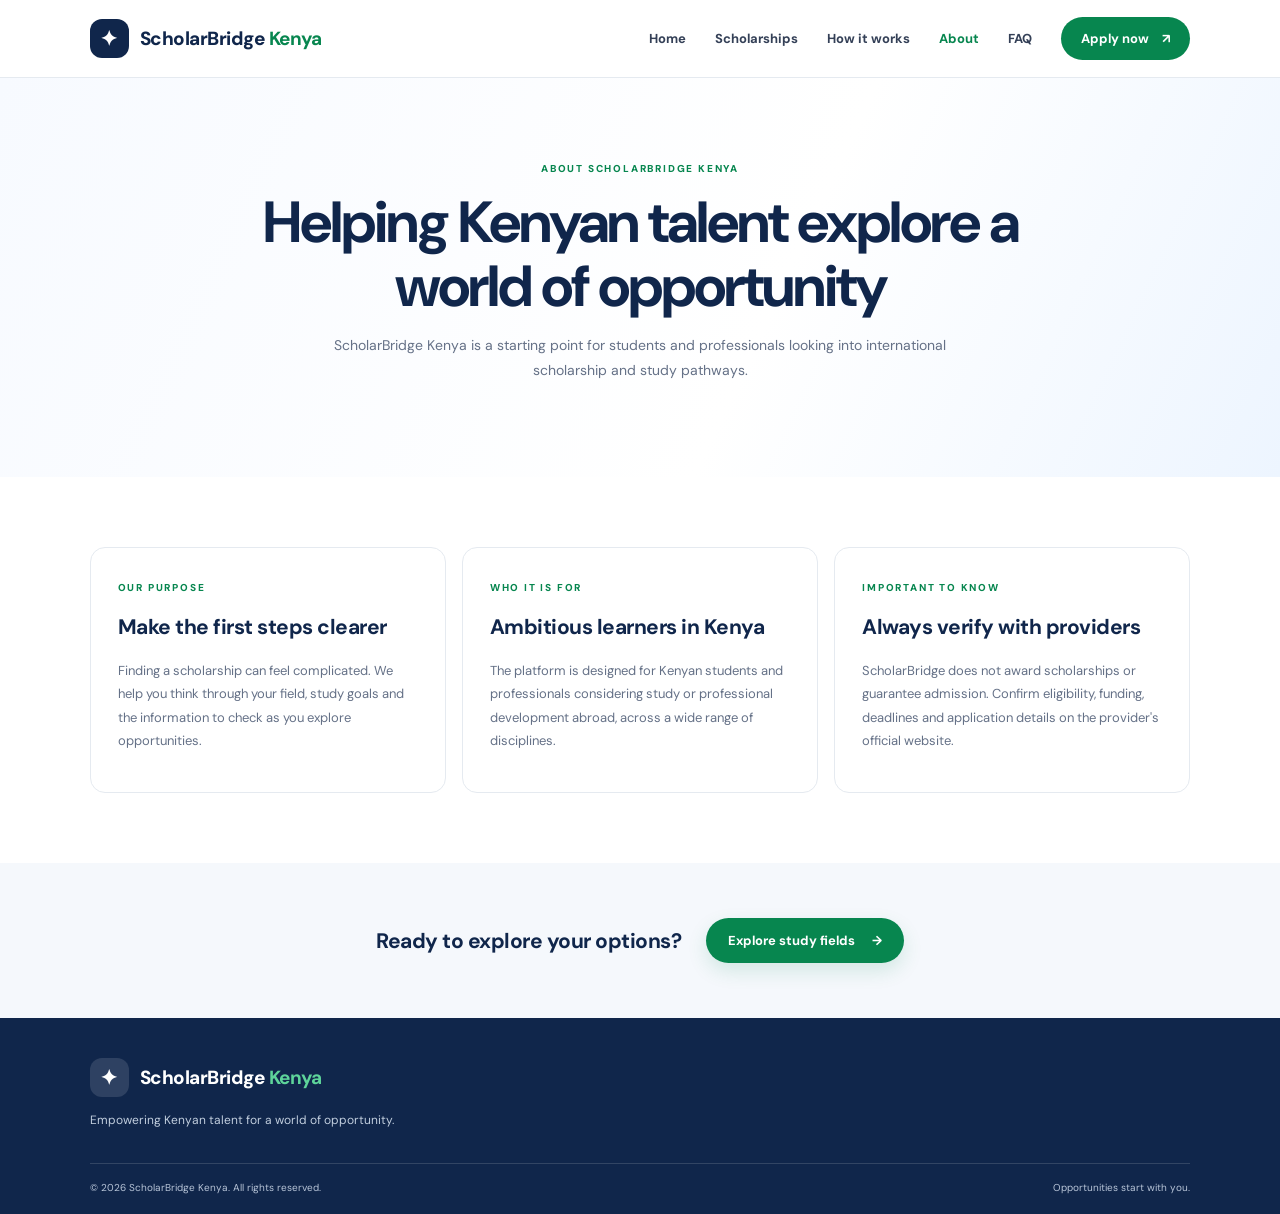
==== Frontend/about.html @ 4692d723 "schorlaship" ====
<!DOCTYPE html>
<html lang="en">
<head>
  <meta charset="UTF-8" />
  <meta name="viewport" content="width=device-width, initial-scale=1.0" />
  <meta name="description" content="Learn about ScholarBridge Kenya and its support for Kenyan talent." />
  <title>About | ScholarBridge Kenya</title>
  <link rel="preconnect" href="https://fonts.googleapis.com">
  <link rel="preconnect" href="https://fonts.gstatic.com" crossorigin>
  <link href="https://fonts.googleapis.com/css2?family=DM+Sans:wght@400;500;600;700;800&display=swap" rel="stylesheet">
  <link rel="stylesheet" href="style.css" />
  <script src="script.js" defer></script>
</head>
<body>
  <header class="site-header">
    <a class="brand" href="index.html" aria-label="ScholarBridge Kenya home">
      <span class="brand-mark">✦</span>
      <span>ScholarBridge <b>Kenya</b></span>
    </a>
    <button class="menu-toggle" aria-label="Open navigation" aria-expanded="false">☰</button>
    <nav class="nav-links" aria-label="Main navigation">
      <a href="index.html">Home</a>
      <a href="scholarships.html">Scholarships</a>
      <a href="how-it-works.html">How it works</a>
      <a class="active" href="about.html" aria-current="page">About</a>
      <a href="faq.html">FAQ</a>
      <a class="nav-apply" href="apply.html">Apply now <span>↗</span></a>
    </nav>
  </header>
  <main>
    <section class="page-hero">
      <span class="eyebrow">ABOUT SCHOLARBRIDGE KENYA</span>
      <h1>Helping Kenyan talent explore a world of opportunity</h1>
      <p>ScholarBridge Kenya is a starting point for students and professionals looking into international scholarship and study pathways.</p>
    </section>
    <section class="page-content info-grid">
      <article class="info-card">
        <span class="eyebrow">OUR PURPOSE</span>
        <h2>Make the first steps clearer</h2>
        <p>Finding a scholarship can feel complicated. We help you think through your field, study goals and the information to check as you explore opportunities.</p>
      </article>
      <article class="info-card">
        <span class="eyebrow">WHO IT IS FOR</span>
        <h2>Ambitious learners in Kenya</h2>
        <p>The platform is designed for Kenyan students and professionals considering study or professional development abroad, across a wide range of disciplines.</p>
      </article>
      <article class="info-card">
        <span class="eyebrow">IMPORTANT TO KNOW</span>
        <h2>Always verify with providers</h2>
        <p>ScholarBridge does not award scholarships or guarantee admission. Confirm eligibility, funding, deadlines and application details on the provider's official website.</p>
      </article>
    </section>
    <section class="page-cta">
      <h2>Ready to explore your options?</h2>
      <a class="button button-primary" href="scholarships.html">Explore study fields <span>→</span></a>
    </section>
  </main>
  <footer class="footer">
    <a class="brand footer-brand" href="index.html"><span class="brand-mark">✦</span><span>ScholarBridge <b>Kenya</b></span></a>
    <p>Empowering Kenyan talent for a world of opportunity.</p>
    <div class="footer-bottom">
      <span>© <span id="year"></span> ScholarBridge Kenya. All rights reserved.</span>
      <span>Opportunities start with you.</span>
    </div>
  </footer>
</body>
</html>
---- Frontend/style.css ----
/* ScholarBridge Kenya — responsive landing page */

:root {
  --navy: #10264b;
  --green: #07864f;
  --mint: #eaf7f1;
  --ink: #18243a;
  --muted: #657187;
  --line: #e5eaf0;
  --paper: #fff;
  --pale: #f5f8fc;
}

* {
  box-sizing: border-box;
}

html {
  scroll-behavior: smooth;
  scroll-padding-top: 90px;
}

body {
  margin: 0;
  font-family: "DM Sans", Arial, sans-serif;
  color: var(--ink);
  background: var(--paper);
}

a {
  color: inherit;
  text-decoration: none;
}

/* NAVIGATION */

.site-header {
  height: 78px;
  padding: 0 7%;
  display: flex;
  align-items: center;
  justify-content: space-between;
  background: #fff;
  border-bottom: 1px solid var(--line);
  position: sticky;
  top: 0;
  z-index: 10;
}

.brand {
  display: flex;
  align-items: center;
  gap: 11px;
  font-size: 19px;
  font-weight: 800;
  color: var(--navy);
  letter-spacing: -.5px;
}

.brand b {
  color: var(--green);
}

.brand-mark {
  display: grid;
  place-items: center;
  width: 39px;
  height: 39px;
  border-radius: 12px;
  background: var(--navy);
  color: white;
  font-size: 21px;
}

.nav-links {
  display: flex;
  align-items: center;
  gap: 29px;
  font-size: 13px;
  font-weight: 700;
  color: #344057;
}

.nav-links > a:not(.nav-apply):hover,
.nav-links .active:not(.nav-apply) {
  color: var(--green);
}

.nav-apply {
  background: var(--green);
  color: white;
  padding: 13px 20px;
  border-radius: 30px;
}

.nav-apply span {
  margin-left: 10px;
}

.menu-toggle {
  display: none;
  border: 0;
  background: none;
  font-size: 25px;
  color: var(--navy);
}

/* HERO SECTION */

.hero {
  padding: 70px 7% 60px;
  min-height: 520px;
  display: grid;
  grid-template-columns: 1fr 1fr;
  align-items: center;
  gap: 35px;
  background: linear-gradient(
    115deg,
    #f7faff 0%,
    #fff 60%,
    #edf5ff 100%
  );
  overflow: hidden;
}

.hero-copy {
  max-width: 590px;
  position: relative;
  z-index: 1;
}

.eyebrow {
  font-size: 10px;
  letter-spacing: 1.8px;
  font-weight: 800;
  color: var(--green);
}

.eyebrow-dot {
  display: inline-block;
  width: 7px;
  height: 7px;
  border-radius: 50%;
  background: var(--green);
  margin-right: 7px;
}

.hero h1 {
  font-size: clamp(43px, 5.2vw, 68px);
  line-height: 1.06;
  letter-spacing: -3px;
  color: var(--navy);
  margin: 20px 0;
}

.hero h1 em {
  font-style: normal;
  color: var(--green);
}

.hero-copy > p {
  max-width: 510px;
  color: var(--muted);
  font-size: 16px;
  line-height: 1.8;
}

.hero-actions {
  display: flex;
  gap: 13px;
  flex-wrap: wrap;
  margin-top: 27px;
}

/* BUTTONS */

.button {
  display: inline-flex;
  justify-content: center;
  align-items: center;
  gap: 17px;
  padding: 14px 22px;
  border-radius: 30px;
  font: 700 13px "DM Sans", sans-serif;
  cursor: pointer;
  border: 0;
}

.button-primary {
  background: var(--green);
  color: white;
  box-shadow: 0 8px 20px #07864f24;
}

.button-primary:hover,
.nav-apply:hover {
  background: #066d41;
}

.button-secondary {
  border: 1px solid #d4dce7;
  color: var(--navy);
  background: white;
}

.hero-note {
  margin-top: 24px;
  color: #68758a;
  font-size: 11px;
  font-weight: 600;
}

.note-icon {
  color: var(--green);
  font-weight: 900;
  margin-right: 8px;
}

/* HERO IMAGE */

.hero-art {
  height: 390px;
  position: relative;
  border-radius: 30px;
  background: linear-gradient(
    140deg,
    #dceaff,
    #f0f6ff 65%,
    #dcefe7
  );
  overflow: hidden;
}

.globe {
  position: absolute;
  border: 1px solid #9db8d4;
  border-radius: 50%;
  opacity: .5;
}

.globe-one {
  width: 300px;
  height: 300px;
  right: 8%;
  top: 7%;
}

.globe-two {
  width: 220px;
  height: 220px;
  right: 20%;
  top: 17%;
}

.hero-photo {
  position: absolute;
  inset: 0;
  background-image:
    linear-gradient(90deg, #dceaff22, transparent),
    url("https://images.unsplash.com/photo-1523050854058-8df90110c9f1?auto=format&fit=crop&w=1100&q=85");
  background-size: cover;
  background-position: center 42%;
  mix-blend-mode: multiply;
}

.photo-caption {
  position: absolute;
  left: 20px;
  bottom: 20px;
  background: #ffffffed;
  border: 1px solid #fff;
  border-radius: 14px;
  padding: 13px 16px;
  display: flex;
  gap: 12px;
  align-items: center;
  box-shadow: 0 10px 30px #17335a18;
}

.caption-icon {
  width: 32px;
  height: 32px;
  border-radius: 10px;
  background: var(--mint);
  color: var(--green);
  display: grid;
  place-items: center;
}

.photo-caption b,
.photo-caption small {
  display: block;
}

.photo-caption b {
  font-size: 11px;
  color: var(--navy);
}

.photo-caption small {
  font-size: 10px;
  color: var(--muted);
  margin-top: 3px;
}

/* BENEFITS */

.trust-strip {
  margin: -1px 7% 0;
  padding: 24px 20px;
  display: grid;
  grid-template-columns: repeat(4, 1fr);
  border: 1px solid var(--line);
  border-radius: 16px;
  background: white;
  box-shadow: 0 12px 30px #1d35540b;
}

.trust-strip > div {
  display: grid;
  justify-items: center;
  text-align: center;
  gap: 5px;
  border-right: 1px solid var(--line);
}

.trust-strip > div:last-child {
  border: 0;
}

.trust-icon {
  font-size: 25px;
  color: var(--green);
}

.trust-strip b {
  font-size: 12px;
  color: var(--navy);
}

.trust-strip small {
  font-size: 10px;
  color: var(--muted);
}

/* GENERAL SECTIONS */

.section,
.how-section {
  padding: 88px 7%;
}

.section-heading {
  text-align: center;
  margin: 0 auto 34px;
}

.section-heading h2,
.apply-copy h1,
.apply-copy h2 {
  font-size: clamp(27px, 3vw, 39px);
  letter-spacing: -1.3px;
  color: var(--navy);
  margin: 12px 0;
}

.section-heading h2 {
  font-size: clamp(34px, 4vw, 58px);
  line-height: 1.05;
  letter-spacing: -2px;
  font-weight: 900;
  font-family: "DM Sans", Arial, sans-serif;
}

.section-heading p {
  font-size: 13px;
  color: var(--muted);
}

/* STANDALONE PAGES */

.page-hero {
  padding: 78px 7% 70px;
  text-align: center;
  background: linear-gradient(115deg, #f7faff, #fff 60%, #edf5ff);
}

.page-hero h1 {
  max-width: 800px;
  margin: 14px auto;
  color: var(--navy);
  font-size: clamp(36px, 5vw, 58px);
  line-height: 1.1;
  letter-spacing: -2px;
}

.page-hero p {
  max-width: 680px;
  margin: 0 auto 24px;
  color: var(--muted);
  font-size: 14px;
  line-height: 1.8;
}

.page-content {
  padding: 70px 7%;
}

.info-grid {
  display: grid;
  grid-template-columns: repeat(3, 1fr);
  gap: 16px;
}

.info-card {
  padding: 27px;
  border: 1px solid var(--line);
  border-radius: 15px;
  background: white;
}

.info-card h2,
.page-cta h2 {
  color: var(--navy);
  font-size: 21px;
  letter-spacing: -.5px;
}

.info-card p {
  color: var(--muted);
  font-size: 13px;
  line-height: 1.8;
}

.page-cta {
  padding: 55px 7%;
  display: flex;
  align-items: center;
  justify-content: center;
  gap: 25px;
  flex-wrap: wrap;
  background: var(--pale);
}

.page-cta h2 {
  margin: 0;
}

/* SCHOLARSHIP FIELDS */

.field-grid {
  display: grid;
  grid-template-columns: repeat(3, 1fr);
  gap: 15px;
}

.field-card {
  padding: 22px;
  border: 1px solid var(--line);
  border-radius: 14px;
  display: flex;
  flex-direction: column;
  gap: 8px;
  transition: .2s;
  background: #fff;
}

.field-card:hover {
  transform: translateY(-4px);
  border-color: #a9d7c2;
  box-shadow: 0 12px 25px #1d35540b;
}

.field-card > span {
  font-size: 25px;
  color: var(--green);
}

.field-card b {
  font-size: 14px;
  color: var(--navy);
}

.field-card small {
  font-size: 11px;
  color: var(--muted);
}

.more-fields {
  text-align: center;
  color: var(--muted);
  font-size: 12px;
  margin-top: 23px;
}

.more-fields a {
  color: var(--green);
  font-weight: 800;
}

/* HOW IT WORKS */

.how-section {
  background: linear-gradient(180deg, #edf6ff 0%, #f7faff 100%);
}

.steps {
  display: grid;
  grid-template-columns: repeat(3, 1fr);
  gap: 30px;
  max-width: 1050px;
  margin: auto;
}

.steps article {
  background: linear-gradient(180deg, #10264b 0%, #193a63 100%);
  border: 1px solid rgba(255, 255, 255, 0.08);
  border-radius: 18px;
  padding: 25px;
  box-shadow: 0 18px 38px rgba(16, 38, 75, 0.18);
}

.step-number {
  font-size: 12px;
  font-weight: 800;
  color: #a7d6ff;
  letter-spacing: 1.5px;
}

.steps h3 {
  font-size: 16px;
  color: white;
  margin: 17px 0 8px;
}

.steps p {
  font-size: 12px;
  line-height: 1.8;
  color: rgba(255, 255, 255, 0.8);
  margin: 0;
}

/* APPLICATION SECTION */

.apply-section {
  padding: 80px 7%;
  display: grid;
  grid-template-columns: 1fr .85fr;
  gap: 70px;
  align-items: center;
  background: linear-gradient(120deg, #eaf7f1, #f8fbff);
}

.apply-copy h2 {
  max-width: 480px;
}

.apply-copy > p {
  max-width: 470px;
  font-size: 14px;
  line-height: 1.8;
  color: var(--muted);
}

.apply-points {
  display: grid;
  gap: 12px;
  margin-top: 25px;
  color: #3e5369;
  font-size: 12px;
  font-weight: 600;
}

.apply-points span:first-letter {
  color: var(--green);
}

/* APPLICATION FORM */

.apply-form {
  background: white;
  padding: 28px;
  border: 1px solid #e3ebe7;
  border-radius: 18px;
  box-shadow: 0 18px 45px #193d3010;
}

.application-panel {
  min-width: 0;
}

.privacy-notice {
  margin-bottom: 18px;
  padding: 13px 15px;
  border: 1px solid #f0d7a5;
  border-radius: 10px;
  background: #fff9eb;
  color: #70531e;
  font-size: 11px;
  line-height: 1.7;
}

.application-progress {
  display: grid;
  grid-template-columns: repeat(3, 1fr);
  gap: 8px;
  margin: 0 0 14px;
  padding: 0;
  list-style: none;
}

.application-progress li {
  display: grid;
  justify-items: center;
  gap: 7px;
  color: var(--muted);
  text-align: center;
}

.application-progress li > span,
.completion-mark {
  display: grid;
  place-items: center;
  width: 30px;
  height: 30px;
  border-radius: 50%;
  background: #e9edf3;
  color: #657187;
  font-size: 12px;
  font-weight: 800;
}

.application-progress li.is-current > span,
.application-progress li.is-complete > span {
  background: var(--green);
  color: white;
}

.application-progress li.is-current small {
  color: var(--navy);
  font-weight: 800;
}

.application-progress small {
  font-size: 10px;
}

.application-step .step-number {
  margin: 0 0 8px;
}

.application-step h2 {
  margin-bottom: 8px;
}

.step-description,
.apply-prompt > p {
  margin: 0 0 16px;
  color: var(--muted);
  font-size: 12px;
  line-height: 1.7;
}

.optional-label {
  margin-left: 4px;
  color: var(--muted);
  font-size: 10px;
  font-weight: 500;
}

.field-help {
  margin: 5px 0 12px;
  color: var(--muted);
  font-size: 10px;
  line-height: 1.6;
}

.apply-form input[type="file"] {
  height: auto;
  min-height: 44px;
  padding: 9px;
}

.apply-form input[type="file"]::file-selector-button {
  margin-right: 9px;
  padding: 6px 9px;
  border: 0;
  border-radius: 6px;
  background: var(--mint);
  color: var(--navy);
  font: 600 11px "DM Sans", sans-serif;
  cursor: pointer;
}

.wizard-controls {
  display: flex;
  justify-content: space-between;
  gap: 10px;
  margin-top: 20px;
}

.wizard-controls .button {
  min-width: 110px;
}

.wizard-controls [hidden] {
  display: none;
}

.wizard-error {
  margin: 12px 0 0;
  color: #a32626;
  font-size: 11px;
  line-height: 1.6;
}

.configuration-error {
  margin: 0 0 14px;
  padding: 12px 14px;
  border: 1px solid #e8c2c2;
  border-radius: 9px;
  background: #fff5f5;
}

.submission-status {
  min-height: 16px;
  margin: 12px 0 0;
  color: var(--muted);
  font-size: 11px;
  line-height: 1.6;
}

.wizard-controls button:disabled {
  cursor: wait;
  opacity: .7;
}

.application-complete {
  padding: 35px 28px;
  border: 1px solid #e3ebe7;
  border-radius: 18px;
  background: white;
  text-align: center;
  box-shadow: 0 18px 45px #193d3010;
}

.completion-mark {
  width: 42px;
  height: 42px;
  margin: 0 auto 15px;
  background: var(--mint);
  color: var(--green);
  font-size: 19px;
}

.application-complete h2 {
  color: var(--navy);
  font-size: 22px;
}

.application-complete p {
  margin: 0 0 20px;
  color: var(--muted);
  font-size: 12px;
  line-height: 1.8;
}

.apply-form h2,
.apply-form h3 {
  font-size: 19px;
  color: var(--navy);
  margin: 0 0 20px;
}

.apply-form label {
  display: block;
  font-size: 11px;
  font-weight: 700;
  color: #344057;
  margin: 13px 0 7px;
}

.apply-form input,
.apply-form select {
  width: 100%;
  height: 44px;
  border: 1px solid #dfe5ec;
  border-radius: 8px;
  padding: 0 12px;
  font: 12px "DM Sans", sans-serif;
  color: var(--ink);
  background: #fff;
}

.apply-form input:focus,
.apply-form select:focus {
  outline: 2px solid #b5e2ce;
  border-color: var(--green);
}

.form-submit {
  width: 100%;
  margin-top: 19px;
}

.form-note,
.form-message {
  font-size: 10px;
  line-height: 1.6;
  color: #7a8596;
}

.form-message {
  color: var(--green);
  font-weight: 700;
}

/* FAQ */

.faq-section {
  max-width: 900px;
  margin: auto;
}

.faq-section details {
  padding: 18px 2px;
  border-bottom: 1px solid var(--line);
}

.faq-section summary {
  font-size: 13px;
  font-weight: 700;
  color: var(--navy);
  cursor: pointer;
}

.faq-section details p {
  font-size: 12px;
  line-height: 1.8;
  color: var(--muted);
  max-width: 700px;
}

/* FOOTER */

.footer {
  padding: 40px 7% 20px;
  background: #10264b;
  color: white;
}

.footer-brand {
  color: white;
}

.footer-brand b {
  color: #5ed49a;
}

.footer-brand .brand-mark {
  background: #ffffff20;
}

.footer > p {
  font-size: 12px;
  color: #c1cede;
  margin: 15px 0 35px;
}

.footer-bottom {
  border-top: 1px solid #ffffff24;
  padding-top: 17px;
  display: flex;
  justify-content: space-between;
  gap: 15px;
  font-size: 10px;
  color: #b8c5d8;
}

/* TABLET RESPONSIVENESS */

@media(max-width:850px) {

  .site-header {
    padding: 0 5%;
  }

  .nav-links {
    gap: 15px;
  }

  .hero {
    padding: 55px 5%;
    gap: 20px;
  }

  .hero-art {
    height: 330px;
  }

  .trust-strip {
    margin-left: 5%;
    margin-right: 5%;
  }

  .section,
  .how-section,
  .apply-section,
  .page-content {
    padding-left: 5%;
    padding-right: 5%;
  }

  .apply-section {
    gap: 35px;
  }
}

/* MOBILE RESPONSIVENESS */

@media(max-width:650px) {

  .site-header {
    height: 68px;
  }

  .menu-toggle {
    display: block;
  }

  .nav-links {
    display: none;
    position: absolute;
    top: 68px;
    left: 0;
    right: 0;
    background: white;
    padding: 18px 5% 23px;
    box-shadow: 0 15px 20px #142b4815;
    flex-direction: column;
    align-items: stretch;
    gap: 0;
  }

  .nav-links.open {
    display: flex;
  }

  .nav-links > a {
    padding: 13px 4px;
  }

  .nav-links .nav-apply {
    text-align: center;
    margin-top: 8px;
    padding: 13px;
  }

  .page-hero {
    padding: 58px 5% 52px;
  }

  .page-hero h1 {
    font-size: 39px;
    letter-spacing: -1.5px;
  }

  .page-content {
    padding-top: 52px;
    padding-bottom: 52px;
  }

  .info-grid {
    grid-template-columns: 1fr;
  }

  .page-cta {
    text-align: center;
    padding: 42px 5%;
  }

  .hero {
    grid-template-columns: 1fr;
    padding-top: 48px;
  }

  .hero h1 {
    font-size: 47px;
    letter-spacing: -2px;
  }

  .hero-copy > p {
    font-size: 14px;
  }

  .hero-art {
    height: 280px;
    margin-top: 10px;
  }

  .trust-strip {
    grid-template-columns: repeat(2, 1fr);
    gap: 20px;
    padding: 20px 10px;
  }

  .trust-strip > div:nth-child(2) {
    border: 0;
  }

  .trust-strip b {
    font-size: 11px;
  }

  .trust-strip small {
    font-size: 9px;
  }

  .section,
  .how-section {
    padding-top: 65px;
    padding-bottom: 65px;
  }

  .field-grid {
    grid-template-columns: repeat(2, 1fr);
    gap: 10px;
  }

  .field-card {
    padding: 16px;
  }

  .field-card b {
    font-size: 12px;
  }

  .field-card small {
    font-size: 10px;
  }

  .steps {
    grid-template-columns: 1fr;
    gap: 12px;
  }

  .apply-section {
    grid-template-columns: 1fr;
    padding-top: 60px;
    padding-bottom: 60px;
    gap: 28px;
  }

  .application-panel {
    width: 100%;
  }

  .apply-copy h1 {
    font-size: 35px;
    letter-spacing: -1.5px;
    color: var(--navy);
  }

  .apply-form {
    padding: 22px;
  }

  .footer-bottom {
    flex-direction: column;
  }

  .section-heading h2,
  .apply-copy h2 {
    font-size: 29px;
  }
}

/* ACCESSIBILITY */

@media(prefers-reduced-motion:reduce) {

  html {
    scroll-behavior: auto;
  }

  *,
  *::before,
  *::after {
    transition: none !important;
  }
}
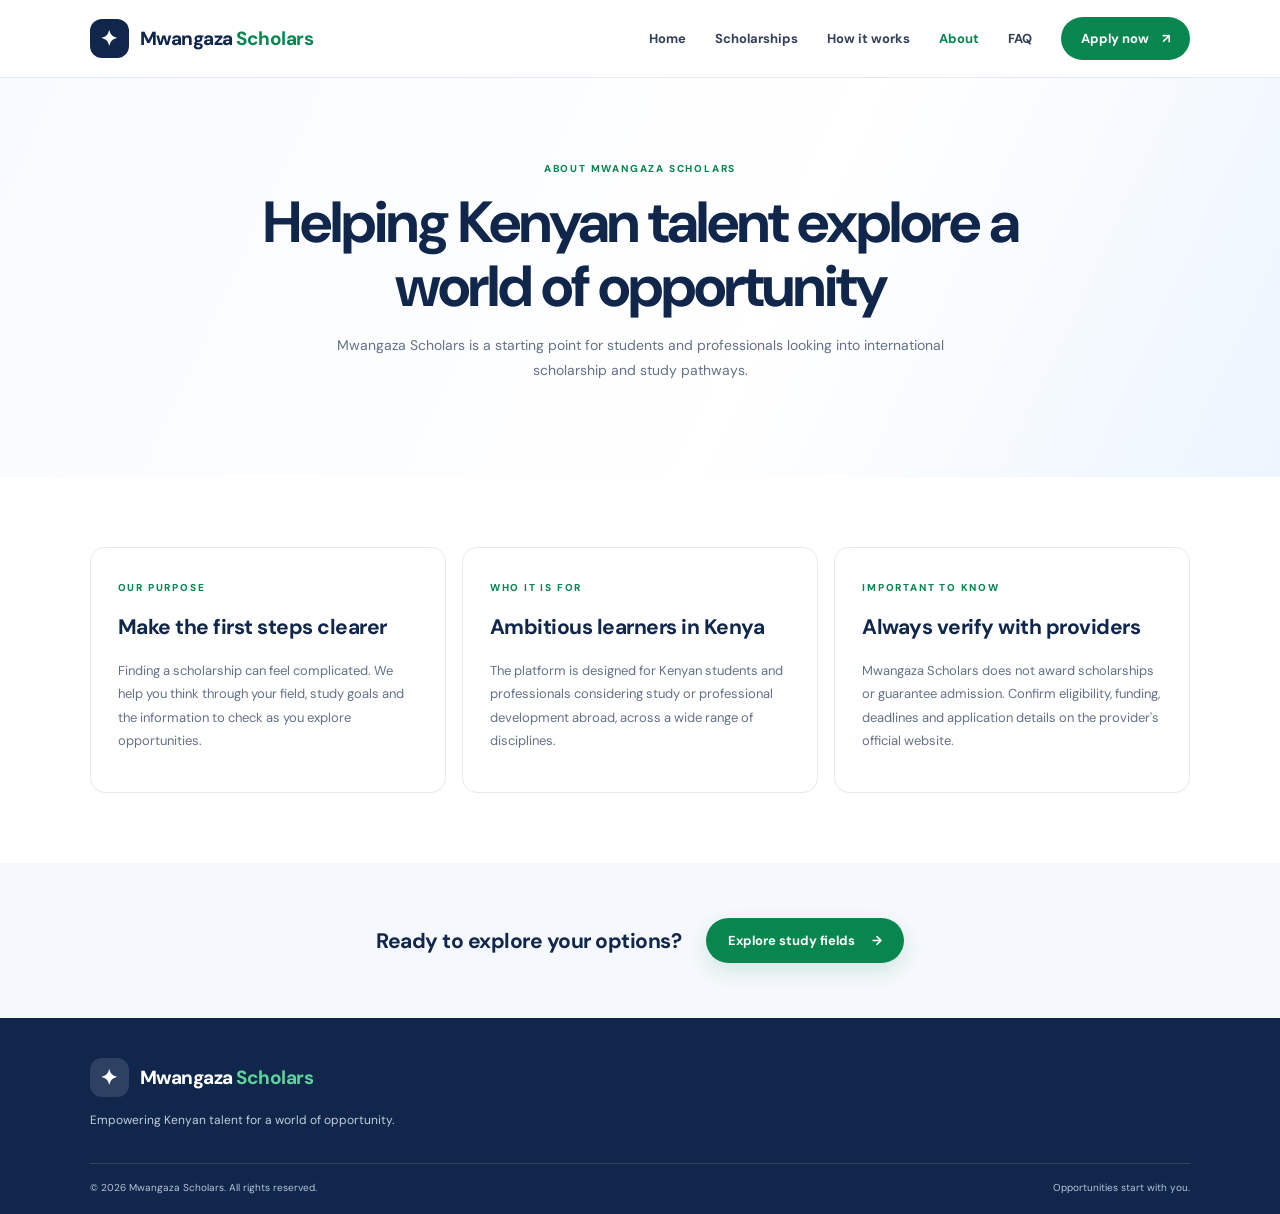
==== commit 830da88f: "new one" ====
--- a/Frontend/about.html
+++ b/Frontend/about.html
@@ -3,8 +3,8 @@
 <head>
   <meta charset="UTF-8" />
   <meta name="viewport" content="width=device-width, initial-scale=1.0" />
-  <meta name="description" content="Learn about ScholarBridge Kenya and its support for Kenyan talent." />
-  <title>About | ScholarBridge Kenya</title>
+  <meta name="description" content="Learn about Mwangaza Scholars and its support for Kenyan talent." />
+  <title>About | Mwangaza Scholars</title>
   <link rel="preconnect" href="https://fonts.googleapis.com">
   <link rel="preconnect" href="https://fonts.gstatic.com" crossorigin>
   <link href="https://fonts.googleapis.com/css2?family=DM+Sans:wght@400;500;600;700;800&display=swap" rel="stylesheet">
@@ -13,9 +13,9 @@
 </head>
 <body>
   <header class="site-header">
-    <a class="brand" href="index.html" aria-label="ScholarBridge Kenya home">
+    <a class="brand" href="index.html" aria-label="Mwangaza Scholars home">
       <span class="brand-mark">✦</span>
-      <span>ScholarBridge <b>Kenya</b></span>
+      <span>Mwangaza <b>Scholars</b></span>
     </a>
     <button class="menu-toggle" aria-label="Open navigation" aria-expanded="false">☰</button>
     <nav class="nav-links" aria-label="Main navigation">
@@ -29,9 +29,9 @@
   </header>
   <main>
     <section class="page-hero">
-      <span class="eyebrow">ABOUT SCHOLARBRIDGE KENYA</span>
+      <span class="eyebrow">ABOUT MWANGAZA SCHOLARS</span>
       <h1>Helping Kenyan talent explore a world of opportunity</h1>
-      <p>ScholarBridge Kenya is a starting point for students and professionals looking into international scholarship and study pathways.</p>
+      <p>Mwangaza Scholars is a starting point for students and professionals looking into international scholarship and study pathways.</p>
     </section>
     <section class="page-content info-grid">
       <article class="info-card">
@@ -47,7 +47,7 @@
       <article class="info-card">
         <span class="eyebrow">IMPORTANT TO KNOW</span>
         <h2>Always verify with providers</h2>
-        <p>ScholarBridge does not award scholarships or guarantee admission. Confirm eligibility, funding, deadlines and application details on the provider's official website.</p>
+        <p>Mwangaza Scholars does not award scholarships or guarantee admission. Confirm eligibility, funding, deadlines and application details on the provider's official website.</p>
       </article>
     </section>
     <section class="page-cta">
@@ -56,10 +56,10 @@
     </section>
   </main>
   <footer class="footer">
-    <a class="brand footer-brand" href="index.html"><span class="brand-mark">✦</span><span>ScholarBridge <b>Kenya</b></span></a>
+    <a class="brand footer-brand" href="index.html"><span class="brand-mark">✦</span><span>Mwangaza <b>Scholars</b></span></a>
     <p>Empowering Kenyan talent for a world of opportunity.</p>
     <div class="footer-bottom">
-      <span>© <span id="year"></span> ScholarBridge Kenya. All rights reserved.</span>
+      <span>© <span id="year"></span> Mwangaza Scholars. All rights reserved.</span>
       <span>Opportunities start with you.</span>
     </div>
   </footer>
--- a/Frontend/style.css
+++ b/Frontend/style.css
@@ -1,4 +1,4 @@
-/* ScholarBridge Kenya — responsive landing page */
+/* Mwangaza Scholars — responsive website */
 
 :root {
   --navy: #10264b;
@@ -303,6 +303,74 @@
   margin-top: 3px;
 }
 
+/* INTERNATIONAL CAREER OPPORTUNITIES */
+
+.career-section {
+  padding: 78px 7%;
+  background: #f5f8fc;
+}
+
+.career-intro {
+  max-width: 700px;
+  margin: 0 auto 30px;
+  text-align: center;
+}
+
+.career-intro h2 {
+  margin: 12px 0;
+  color: var(--navy);
+  font-size: clamp(30px, 4vw, 46px);
+  line-height: 1.1;
+  letter-spacing: -1.5px;
+}
+
+.career-intro p,
+.career-card p {
+  color: var(--muted);
+  font-size: 13px;
+  line-height: 1.8;
+}
+
+.career-grid {
+  display: grid;
+  grid-template-columns: repeat(4, 1fr);
+  gap: 14px;
+  max-width: 1100px;
+  margin: auto;
+}
+
+.career-card {
+  padding: 22px;
+  border: 1px solid var(--line);
+  border-radius: 15px;
+  background: white;
+}
+
+.career-card > span {
+  color: var(--green);
+  font-size: 24px;
+}
+
+.career-card h3 {
+  margin: 13px 0 7px;
+  color: var(--navy);
+  font-size: 15px;
+}
+
+.career-card p {
+  margin: 0;
+  font-size: 11px;
+}
+
+.career-disclaimer {
+  max-width: 760px;
+  margin: 22px auto 0;
+  color: var(--muted);
+  font-size: 11px;
+  line-height: 1.7;
+  text-align: center;
+}
+
 /* BENEFITS */
 
 .trust-strip {
@@ -590,14 +658,7 @@
 }
 
 .privacy-notice {
-  margin-bottom: 18px;
-  padding: 13px 15px;
-  border: 1px solid #f0d7a5;
-  border-radius: 10px;
-  background: #fff9eb;
-  color: #70531e;
-  font-size: 11px;
-  line-height: 1.7;
+  display: none !important;
 }
 
 .application-progress {
@@ -906,9 +967,14 @@
   .section,
   .how-section,
   .apply-section,
-  .page-content {
+  .page-content,
+  .career-section {
     padding-left: 5%;
     padding-right: 5%;
+  }
+
+  .career-grid {
+    grid-template-columns: repeat(2, 1fr);
   }
 
   .apply-section {
@@ -1022,6 +1088,11 @@
     padding-bottom: 65px;
   }
 
+  .career-section {
+    padding-top: 58px;
+    padding-bottom: 58px;
+  }
+
   .field-grid {
     grid-template-columns: repeat(2, 1fr);
     gap: 10px;
@@ -1040,6 +1111,13 @@
   }
 
   .steps {
+    grid-template-columns: 1fr;
+    gap: 12px;
+  }
+
+  .apply-section {
+    grid-template-columns: 1fr;
+    padding-top: 60
     grid-template-columns: 1fr;
     gap: 12px;
   }
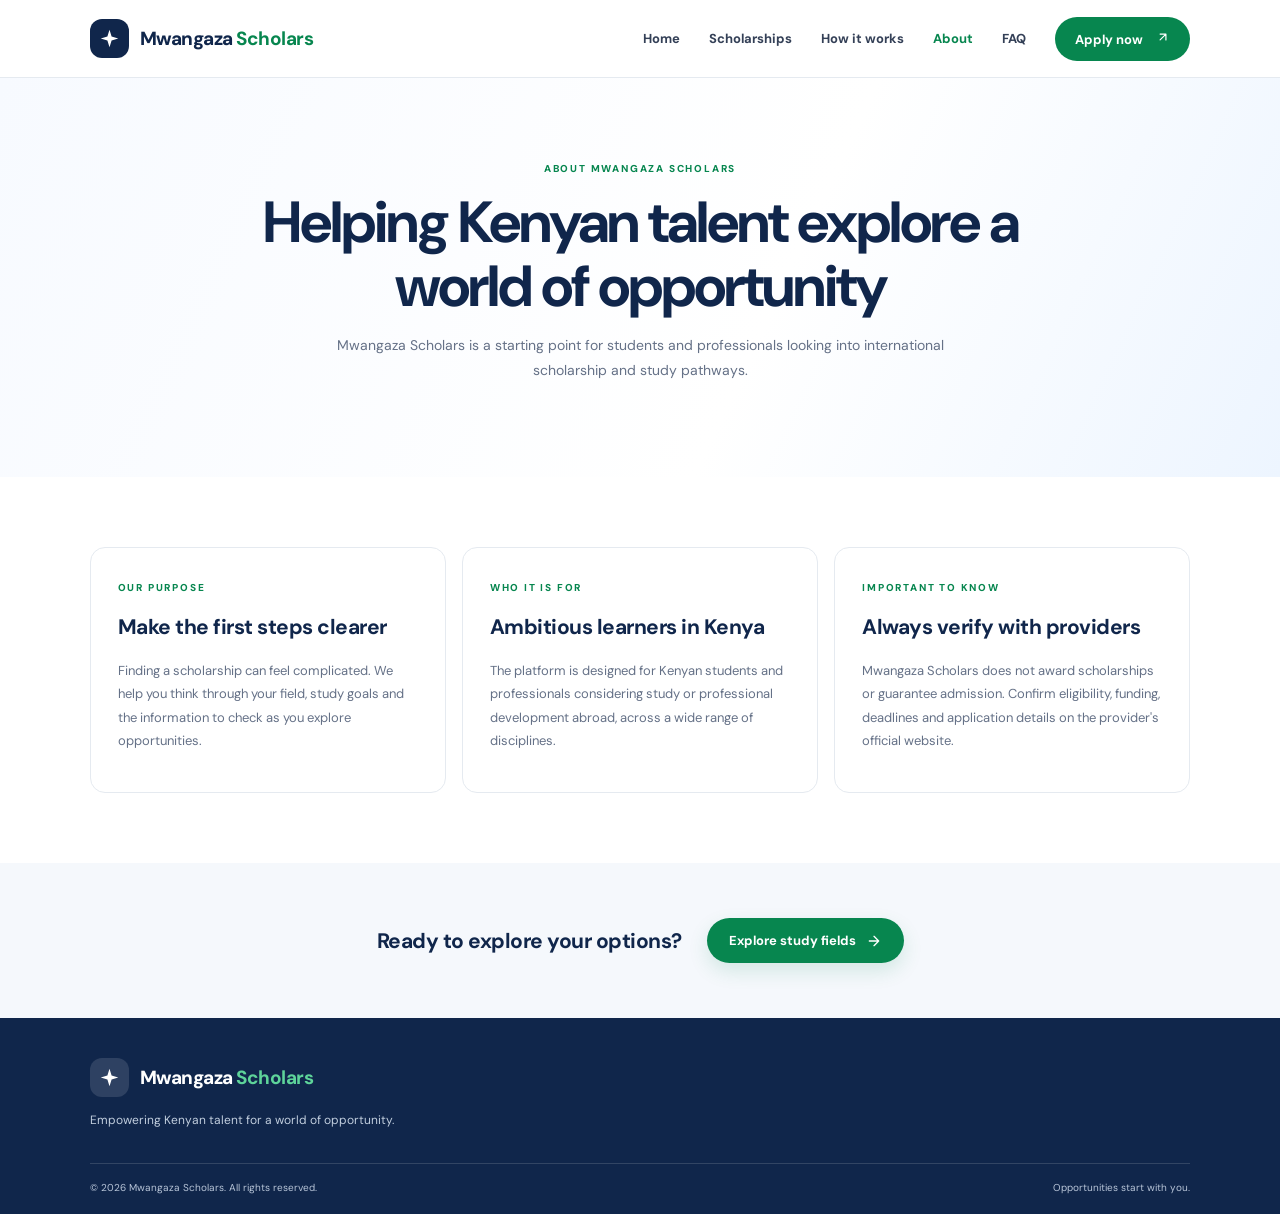
==== commit 96b409b3: "Update 001" ====
--- a/Frontend/about.html
+++ b/Frontend/about.html
@@ -14,17 +14,17 @@
 <body>
   <header class="site-header">
     <a class="brand" href="index.html" aria-label="Mwangaza Scholars home">
-      <span class="brand-mark">✦</span>
+      <span class="brand-mark"><svg viewBox="0 0 24 24" aria-hidden="true"><path d="m12 2 2.4 7.6L22 12l-7.6 2.4L12 22l-2.4-7.6L2 12l7.6-2.4L12 2Z" fill="currentColor"/></svg></span>
       <span>Mwangaza <b>Scholars</b></span>
     </a>
-    <button class="menu-toggle" aria-label="Open navigation" aria-expanded="false">☰</button>
+    <button class="menu-toggle" aria-label="Open navigation" aria-expanded="false"><svg viewBox="0 0 24 24" aria-hidden="true"><path d="M4 6h16M4 12h16M4 18h16"/></svg></button>
     <nav class="nav-links" aria-label="Main navigation">
       <a href="index.html">Home</a>
       <a href="scholarships.html">Scholarships</a>
       <a href="how-it-works.html">How it works</a>
       <a class="active" href="about.html" aria-current="page">About</a>
       <a href="faq.html">FAQ</a>
-      <a class="nav-apply" href="apply.html">Apply now <span>↗</span></a>
+      <a class="nav-apply" href="apply.html">Apply now <span><svg viewBox="0 0 24 24" aria-hidden="true"><path d="M7 17 17 7M7 7h10v10"/></svg></span></a>
     </nav>
   </header>
   <main>
@@ -52,11 +52,11 @@
     </section>
     <section class="page-cta">
       <h2>Ready to explore your options?</h2>
-      <a class="button button-primary" href="scholarships.html">Explore study fields <span>→</span></a>
+      <a class="button button-primary" href="scholarships.html">Explore study fields <svg class="icon" viewBox="0 0 24 24" aria-hidden="true"><path d="M5 12h14m-7-7 7 7-7 7"/></svg></a>
     </section>
   </main>
   <footer class="footer">
-    <a class="brand footer-brand" href="index.html"><span class="brand-mark">✦</span><span>Mwangaza <b>Scholars</b></span></a>
+    <a class="brand footer-brand" href="index.html"><span class="brand-mark"><svg viewBox="0 0 24 24" aria-hidden="true"><path d="m12 2 2.4 7.6L22 12l-7.6 2.4L12 22l-2.4-7.6L2 12l7.6-2.4L12 2Z" fill="currentColor"/></svg></span><span>Mwangaza <b>Scholars</b></span></a>
     <p>Empowering Kenyan talent for a world of opportunity.</p>
     <div class="footer-bottom">
       <span>© <span id="year"></span> Mwangaza Scholars. All rights reserved.</span>
--- a/Frontend/style.css
+++ b/Frontend/style.css
@@ -69,7 +69,12 @@
   border-radius: 12px;
   background: var(--navy);
   color: white;
-  font-size: 21px;
+}
+
+.brand-mark svg {
+  width: 21px;
+  height: 21px;
+  fill: currentColor;
 }
 
 .nav-links {
@@ -94,15 +99,50 @@
 }
 
 .nav-apply span {
+  display: inline-flex;
+  align-items: center;
   margin-left: 10px;
+}
+
+.nav-apply span svg {
+  display: block;
+  width: 14px;
+  height: 14px;
+  fill: none;
+  stroke: currentColor;
+  stroke-width: 2;
+  stroke-linecap: round;
+  stroke-linejoin: round;
 }
 
 .menu-toggle {
   display: none;
   border: 0;
   background: none;
-  font-size: 25px;
-  color: var(--navy);
+  color: var(--navy);
+}
+
+.menu-toggle svg {
+  display: block;
+  width: 25px;
+  height: 25px;
+  fill: none;
+  stroke: currentColor;
+  stroke-width: 2;
+  stroke-linecap: round;
+}
+
+.icon {
+  display: inline-block;
+  width: 16px;
+  height: 16px;
+  flex: 0 0 auto;
+  vertical-align: middle;
+  fill: none;
+  stroke: currentColor;
+  stroke-width: 2;
+  stroke-linecap: round;
+  stroke-linejoin: round;
 }
 
 /* HERO SECTION */
@@ -178,7 +218,7 @@
   display: inline-flex;
   justify-content: center;
   align-items: center;
-  gap: 17px;
+  gap: 10px;
   padding: 14px 22px;
   border-radius: 30px;
   font: 700 13px "DM Sans", sans-serif;
@@ -211,9 +251,17 @@
 }
 
 .note-icon {
-  color: var(--green);
-  font-weight: 900;
+  display: inline-block;
+  width: 14px;
+  height: 14px;
+  color: var(--green);
   margin-right: 8px;
+  vertical-align: middle;
+  fill: none;
+  stroke: currentColor;
+  stroke-width: 2.5;
+  stroke-linecap: round;
+  stroke-linejoin: round;
 }
 
 /* HERO IMAGE */
@@ -287,6 +335,12 @@
   place-items: center;
 }
 
+.caption-icon svg {
+  width: 17px;
+  height: 17px;
+  fill: currentColor;
+}
+
 .photo-caption b,
 .photo-caption small {
   display: block;
@@ -346,9 +400,29 @@
   background: white;
 }
 
-.career-card > span {
-  color: var(--green);
-  font-size: 24px;
+.career-card-link {
+  display: block;
+  color: inherit;
+  text-decoration: none;
+  transition: transform .2s, border-color .2s, box-shadow .2s;
+}
+
+.career-card-link:hover,
+.career-card-link:focus-visible {
+  transform: translateY(-4px);
+  border-color: #a9d7c2;
+  box-shadow: 0 12px 25px #1d35540b;
+}
+
+.career-card-link:hover h3,
+.career-card-link:focus-visible h3 {
+  color: var(--green);
+}
+
+.career-card > .icon {
+  width: 25px;
+  height: 25px;
+  color: var(--green);
 }
 
 .career-card h3 {
@@ -369,6 +443,63 @@
   font-size: 11px;
   line-height: 1.7;
   text-align: center;
+}
+
+.career-list-link {
+  display: flex;
+  width: fit-content;
+  margin: 20px auto 0;
+}
+
+.jobs-list {
+  grid-template-columns: repeat(3, 1fr);
+  padding: 0;
+  list-style: none;
+}
+
+.jobs-list > li {
+  min-width: 0;
+}
+
+.jobs-list .career-card {
+  display: block;
+  min-height: 165px;
+  height: 100%;
+  color: inherit;
+  transition: transform .2s, border-color .2s, box-shadow .2s;
+}
+
+.jobs-list .job-link {
+  cursor: pointer;
+  text-decoration: none;
+}
+
+.jobs-list .job-link:hover,
+.jobs-list .job-link:focus-visible {
+  transform: translateY(-4px);
+  border-color: #a9d7c2;
+  box-shadow: 0 12px 25px #1d35540b;
+}
+
+.jobs-list .job-link:hover h3,
+.jobs-list .job-link:focus-visible h3 {
+  color: var(--green);
+}
+
+.jobs-list .job-number {
+  display: inline-grid;
+  width: 34px;
+  height: 34px;
+  place-items: center;
+  border-radius: 10px;
+  background: var(--mint);
+  color: var(--green);
+  font-size: 11px;
+  font-weight: 800;
+}
+
+.jobs-list .career-card h3 {
+  margin-top: 15px;
 }
 
 /* BENEFITS */
@@ -539,8 +670,9 @@
   box-shadow: 0 12px 25px #1d35540b;
 }
 
-.field-card > span {
-  font-size: 25px;
+.field-card > .icon {
+  width: 25px;
+  height: 25px;
   color: var(--green);
 }
 
@@ -639,8 +771,19 @@
   font-weight: 600;
 }
 
-.apply-points span:first-letter {
-  color: var(--green);
+.apply-points > span {
+  display: flex;
+  align-items: center;
+  gap: 8px;
+}
+
+.apply-points .icon {
+  color: var(--green);
+}
+
+.more-fields .icon {
+  width: 14px;
+  height: 14px;
 }
 
 /* APPLICATION FORM */
@@ -663,7 +806,7 @@
 
 .application-progress {
   display: grid;
-  grid-template-columns: repeat(3, 1fr);
+  grid-template-columns: repeat(4, 1fr);
   gap: 8px;
   margin: 0 0 14px;
   padding: 0;
@@ -714,6 +857,70 @@
   margin-bottom: 8px;
 }
 
+.fee-notice,
+.mpesa-instructions {
+  margin: 20px 0;
+  padding: 18px;
+  border: 1px solid #dce8e2;
+  border-radius: 12px;
+  background: #f7fbf9;
+}
+
+.apply-form .fee-notice h3 {
+  margin: 8px 0 14px;
+  font-size: 15px;
+  line-height: 1.5;
+}
+
+.fee-notice h4 {
+  margin: 16px 0 6px;
+  color: var(--navy);
+  font-size: 12px;
+}
+
+.fee-notice p,
+.fee-notice li,
+.mpesa-instructions p {
+  color: #526176;
+  font-size: 11px;
+  line-height: 1.7;
+}
+
+.fee-notice p {
+  margin: 8px 0;
+}
+
+.fee-notice ul {
+  margin: 6px 0;
+  padding-left: 20px;
+}
+
+.mpesa-instructions {
+  border-color: #b8dfcc;
+  background: var(--mint);
+}
+
+.mpesa-instructions p {
+  margin: 8px 0;
+}
+
+.payment-confirmation {
+  display: flex !important;
+  align-items: flex-start;
+  gap: 9px;
+  margin: 15px 0 6px !important;
+  line-height: 1.6;
+}
+
+.apply-form .payment-confirmation input[type="checkbox"] {
+  width: 16px;
+  height: 16px;
+  flex: 0 0 auto;
+  margin: 0;
+  padding: 0;
+  accent-color: var(--green);
+}
+
 .step-description,
 .apply-prompt > p {
   margin: 0 0 16px;
@@ -727,6 +934,11 @@
   color: var(--muted);
   font-size: 10px;
   font-weight: 500;
+}
+
+.required-indicator {
+  margin-left: 2px;
+  color: #a32626;
 }
 
 .field-help {
@@ -812,6 +1024,16 @@
   background: var(--mint);
   color: var(--green);
   font-size: 19px;
+}
+
+.completion-mark svg {
+  width: 22px;
+  height: 22px;
+  fill: none;
+  stroke: currentColor;
+  stroke-width: 2.5;
+  stroke-linecap: round;
+  stroke-linejoin: round;
 }
 
 .application-complete h2 {
